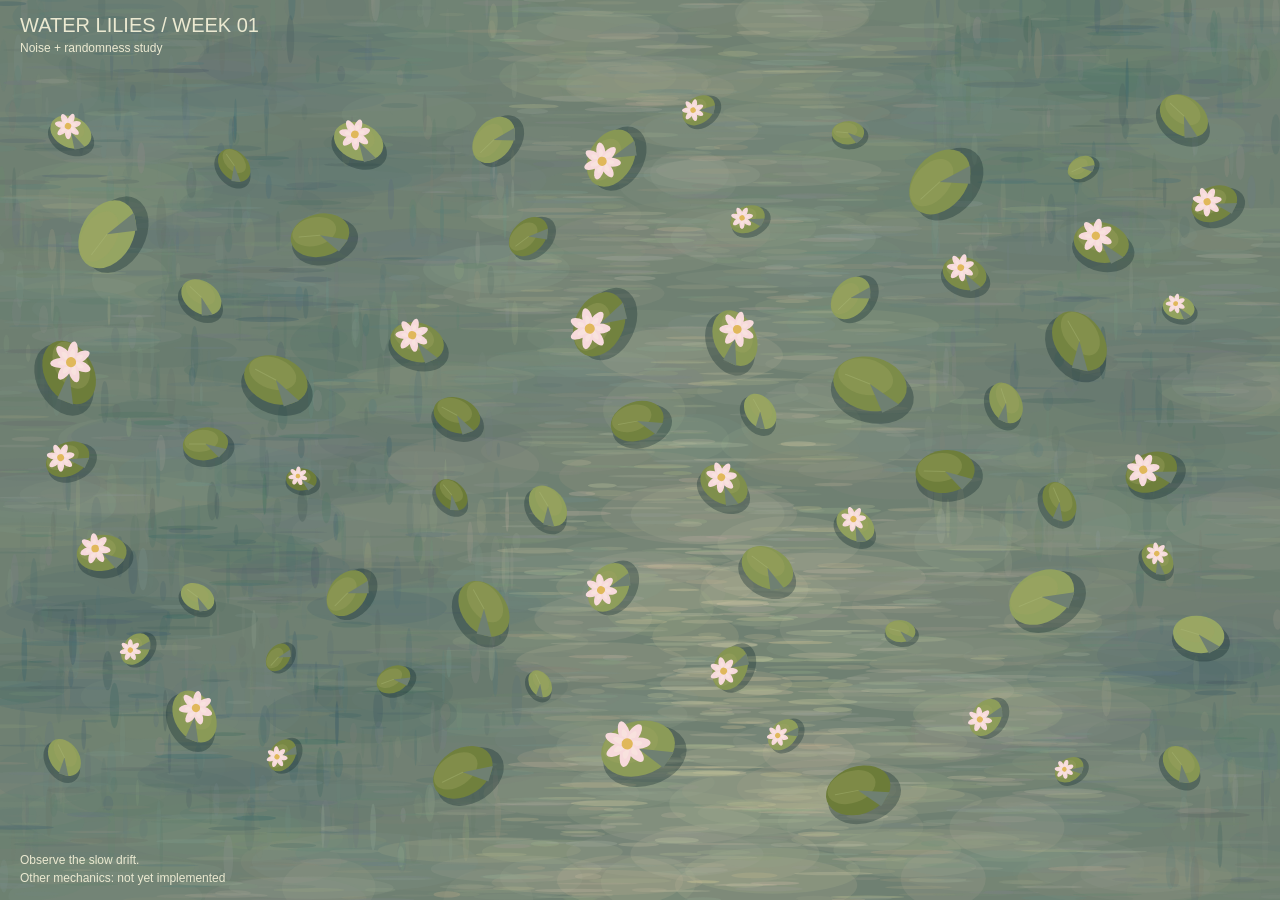
==== index.html @ 0306bfc4 "feat: add week-one water lily prototype and team mechanic scaffolds" ====
<!DOCTYPE html>
<html lang="en">
<head>
  <meta charset="UTF-8">
  <title>Water Lilies — Week 1</title>
  <link rel="stylesheet" href="style.css">
</head>
<body>
  <!-- AI-assisted project scaffold. See README.md for scope and sources. -->
  <!-- Load the library first, mechanic functions next, and the main sketch last. -->
  <script src="libraries/p5.min.js"></script>
  <script src="perlin-lilies.js"></script>
  <script src="audio-mechanic.js"></script>
  <script src="time-mechanic.js"></script>
  <script src="input-controls.js"></script>
  <script src="sketch.js"></script>
</body>
</html>
---- style.css ----
/* AI-assisted basic page styling; Week 1 HTML/CSS. */
body {
  margin: 0;
  background: #263f47;
}
canvas {
  display: block;
}
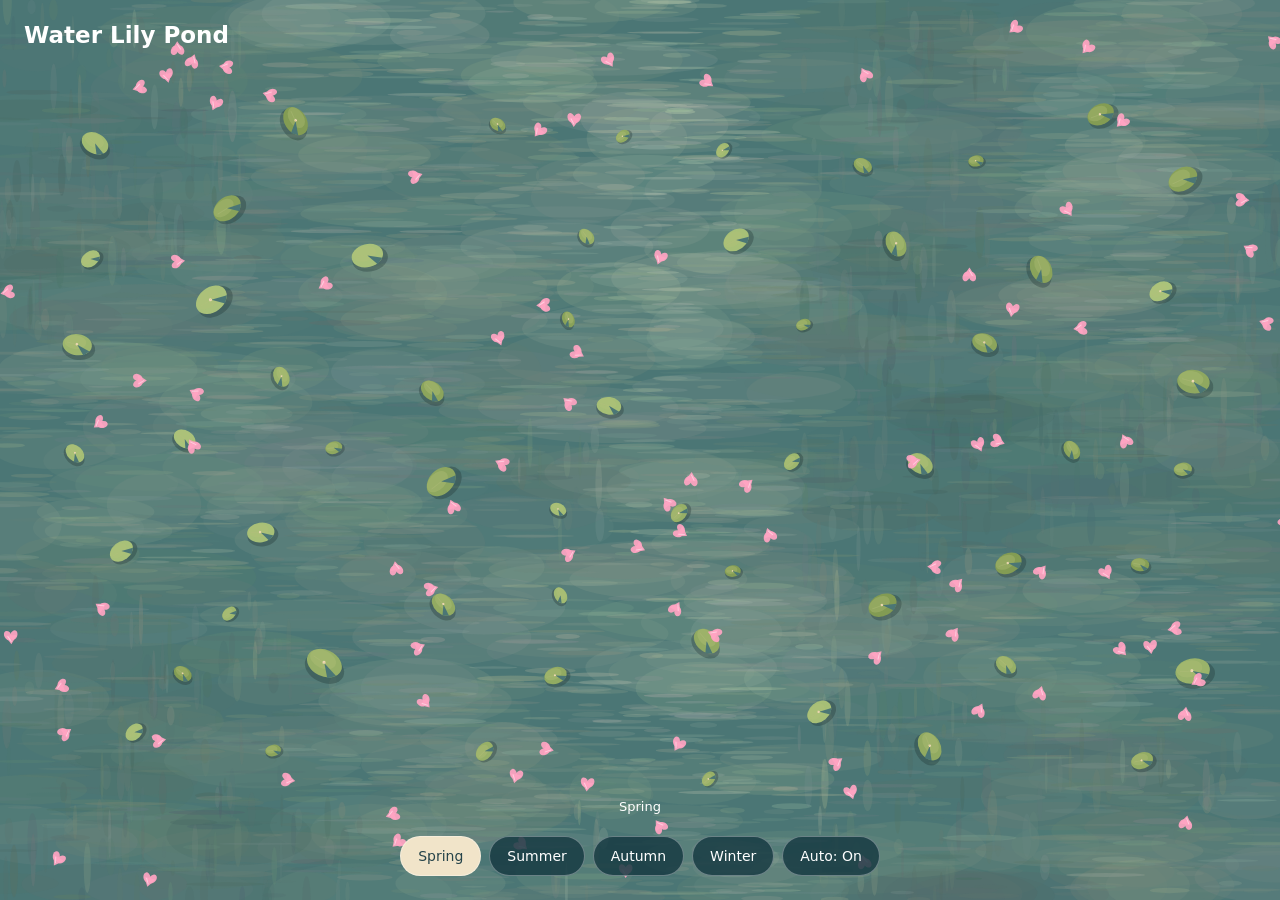
==== commit 56f3e8f0: "Add files via upload Add seasonal changes and weather effects" ====
--- a/index.html
+++ b/index.html
@@ -1,18 +1,20 @@
-<!DOCTYPE html>
+<!doctype html>
 <html lang="en">
-<head>
-  <meta charset="UTF-8">
-  <title>Water Lilies — Week 1</title>
-  <link rel="stylesheet" href="style.css">
-</head>
-<body>
-  <!-- AI-assisted project scaffold. See README.md for scope and sources. -->
-  <!-- Load the library first, mechanic functions next, and the main sketch last. -->
-  <script src="libraries/p5.min.js"></script>
-  <script src="perlin-lilies.js"></script>
-  <script src="audio-mechanic.js"></script>
-  <script src="time-mechanic.js"></script>
-  <script src="input-controls.js"></script>
-  <script src="sketch.js"></script>
-</body>
+<meta charset="utf-8">
+<meta name="viewport" content="width=device-width,initial-scale=1">
+<title>Water Lily Pond</title>
+<style>
+body{margin:0;background:#344e58;font-family:system-ui,"Microsoft YaHei",sans-serif;color:#fff}canvas{display:block}header{position:fixed;top:22px;left:24px;right:24px;pointer-events:none}h1{font-size:23px;margin:0 0 7px}p{font-size:13px;margin:0;opacity:.85}nav{position:fixed;bottom:24px;left:20px;right:20px;display:flex;justify-content:center;gap:8px;flex-wrap:wrap}button{border:1px solid #ffffff55;background:#183b43d9;color:white;padding:11px 17px;border-radius:24px;cursor:pointer;font:inherit;font-size:14px}button[aria-pressed=true]{background:#f1e4c9;color:#254349}#status{position:fixed;bottom:86px;text-align:center;width:100%;font-size:13px;pointer-events:none}
+</style>
+<!-- Keep the heading simple. -->
+<header><h1>Water Lily Pond</h1></header>
+<div id="status"></div>
+<!-- These buttons preview the seasons; the timer also runs automatically. -->
+<nav><button id="spring" onclick="chooseSeason(0)">Spring</button><button id="summer" onclick="chooseSeason(1)">Summer</button><button id="autumn" onclick="chooseSeason(2)">Autumn</button><button id="winter" onclick="chooseSeason(3)">Winter</button><button id="auto" onclick="toggleAuto()">Auto: On</button></nav>
+<script src="libraries/p5.min.js"></script>
+<script src="perlin-lilies.js"></script>
+<script src="audio-mechanic.js"></script>
+<script src="time-mechanic.js"></script>
+<script src="input-controls.js"></script>
+<script src="sketch.js"></script>
 </html>
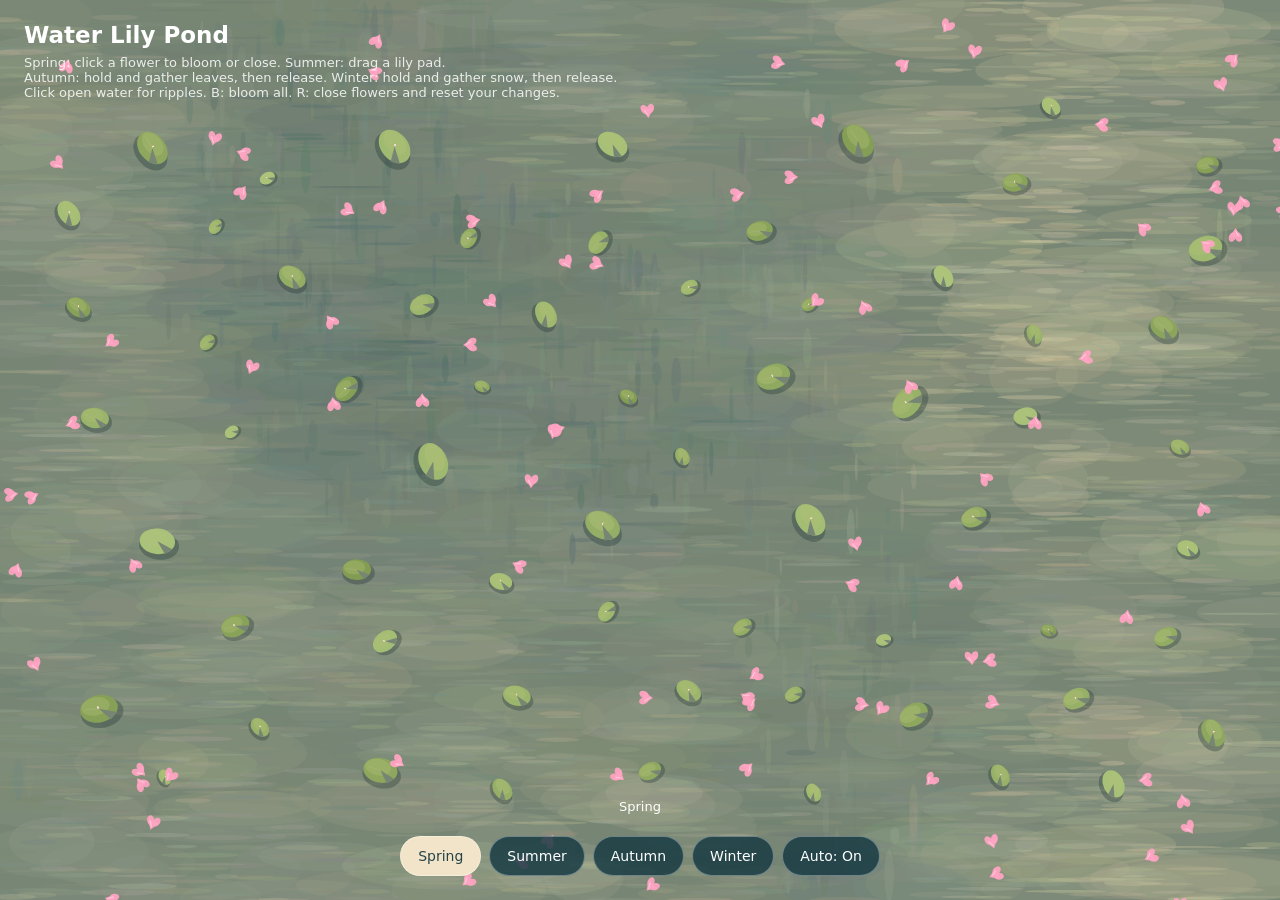
==== commit b5ee0b65: "feat: integrate teammate user input mechanics into the main pond sketch" ====
--- a/index.html
+++ b/index.html
@@ -7,7 +7,7 @@
 body{margin:0;background:#344e58;font-family:system-ui,"Microsoft YaHei",sans-serif;color:#fff}canvas{display:block}header{position:fixed;top:22px;left:24px;right:24px;pointer-events:none}h1{font-size:23px;margin:0 0 7px}p{font-size:13px;margin:0;opacity:.85}nav{position:fixed;bottom:24px;left:20px;right:20px;display:flex;justify-content:center;gap:8px;flex-wrap:wrap}button{border:1px solid #ffffff55;background:#183b43d9;color:white;padding:11px 17px;border-radius:24px;cursor:pointer;font:inherit;font-size:14px}button[aria-pressed=true]{background:#f1e4c9;color:#254349}#status{position:fixed;bottom:86px;text-align:center;width:100%;font-size:13px;pointer-events:none}
 </style>
 <!-- Keep the heading simple. -->
-<header><h1>Water Lily Pond</h1></header>
+<header><h1>Water Lily Pond</h1><p>Spring: click a flower to bloom or close. Summer: drag a lily pad.</p><p>Autumn: hold and gather leaves, then release. Winter: hold and gather snow, then release.</p><p>Click open water for ripples. B: bloom all. R: close flowers and reset your changes.</p></header>
 <div id="status"></div>
 <!-- These buttons preview the seasons; the timer also runs automatically. -->
 <nav><button id="spring" onclick="chooseSeason(0)">Spring</button><button id="summer" onclick="chooseSeason(1)">Summer</button><button id="autumn" onclick="chooseSeason(2)">Autumn</button><button id="winter" onclick="chooseSeason(3)">Winter</button><button id="auto" onclick="toggleAuto()">Auto: On</button></nav>
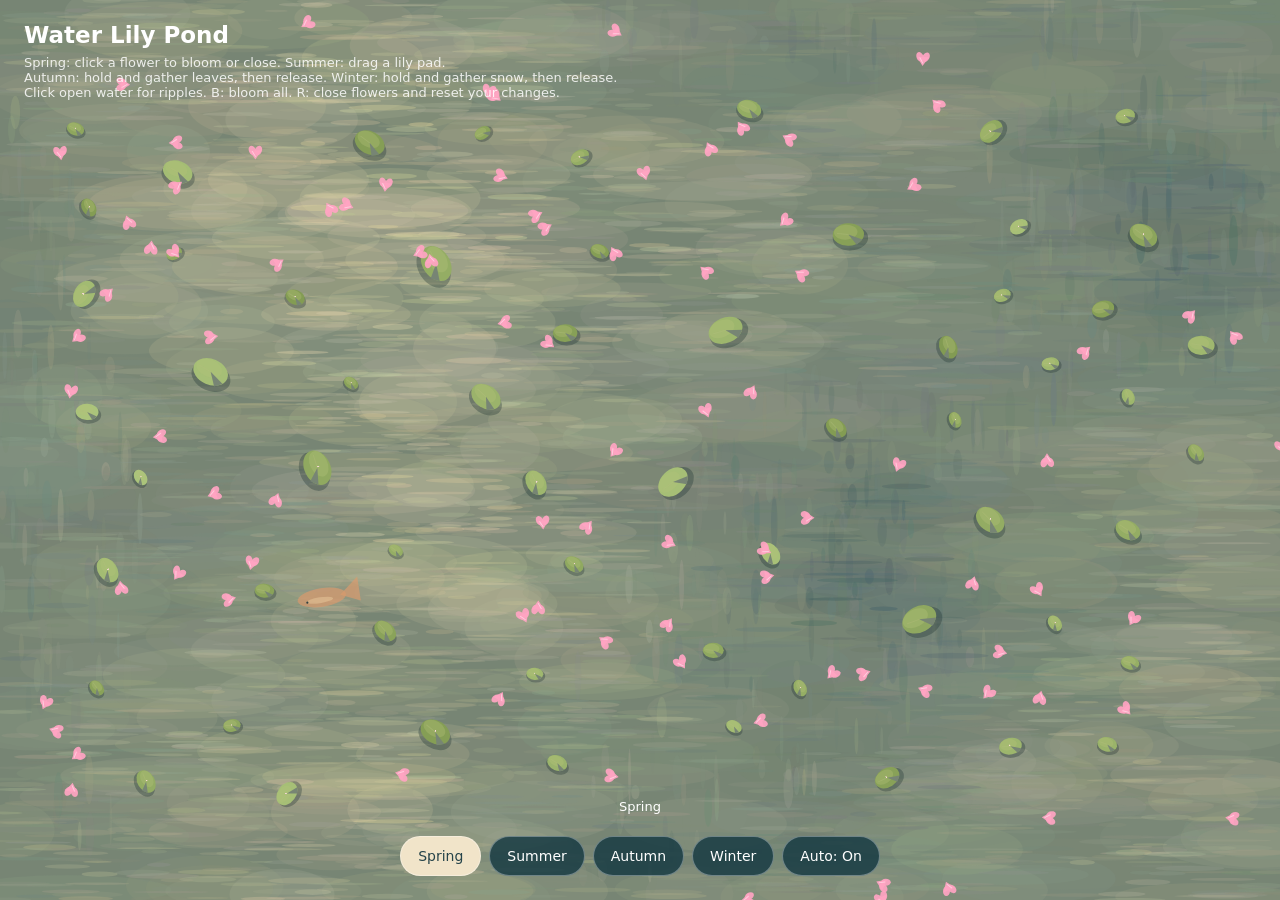
==== commit ae35c2c8: "feat: add noise-driven ripples and fish disturbance responses" ====
--- a/index.html
+++ b/index.html
@@ -12,6 +12,7 @@
 <!-- These buttons preview the seasons; the timer also runs automatically. -->
 <nav><button id="spring" onclick="chooseSeason(0)">Spring</button><button id="summer" onclick="chooseSeason(1)">Summer</button><button id="autumn" onclick="chooseSeason(2)">Autumn</button><button id="winter" onclick="chooseSeason(3)">Winter</button><button id="auto" onclick="toggleAuto()">Auto: On</button></nav>
 <script src="libraries/p5.min.js"></script>
+<script src="perlin-water-life.js"></script>
 <script src="perlin-lilies.js"></script>
 <script src="audio-mechanic.js"></script>
 <script src="time-mechanic.js"></script>
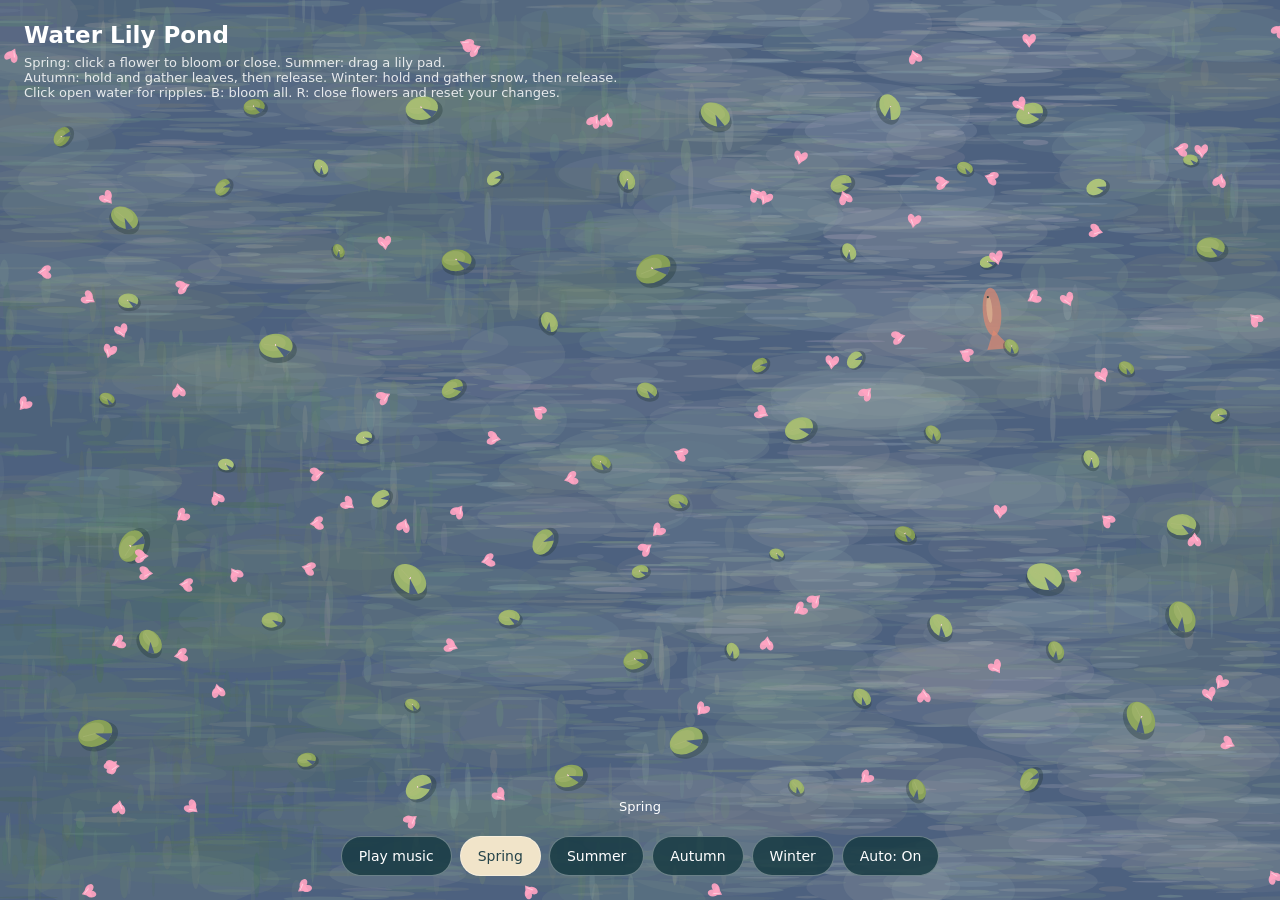
==== commit 5b05d3e7: "feat(audio): add music playback and level-driven fish response" ====
--- a/index.html
+++ b/index.html
@@ -10,8 +10,10 @@
 <header><h1>Water Lily Pond</h1><p>Spring: click a flower to bloom or close. Summer: drag a lily pad.</p><p>Autumn: hold and gather leaves, then release. Winter: hold and gather snow, then release.</p><p>Click open water for ripples. B: bloom all. R: close flowers and reset your changes.</p></header>
 <div id="status"></div>
 <!-- These buttons preview the seasons; the timer also runs automatically. -->
-<nav><button id="spring" onclick="chooseSeason(0)">Spring</button><button id="summer" onclick="chooseSeason(1)">Summer</button><button id="autumn" onclick="chooseSeason(2)">Autumn</button><button id="winter" onclick="chooseSeason(3)">Winter</button><button id="auto" onclick="toggleAuto()">Auto: On</button></nav>
+<nav><button id="audio-play" disabled>Play music</button><button id="spring" onclick="chooseSeason(0)">Spring</button><button id="summer" onclick="chooseSeason(1)">Summer</button><button id="autumn" onclick="chooseSeason(2)">Autumn</button><button id="winter" onclick="chooseSeason(3)">Winter</button><button id="auto" onclick="toggleAuto()">Auto: On</button></nav>
 <script src="libraries/p5.min.js"></script>
+<!-- Week 10 p5.sound library. Audio source and AI assistance: README. -->
+<script src="libraries/p5.sound.min.js"></script>
 <script src="perlin-water-life.js"></script>
 <script src="perlin-lilies.js"></script>
 <script src="audio-mechanic.js"></script>
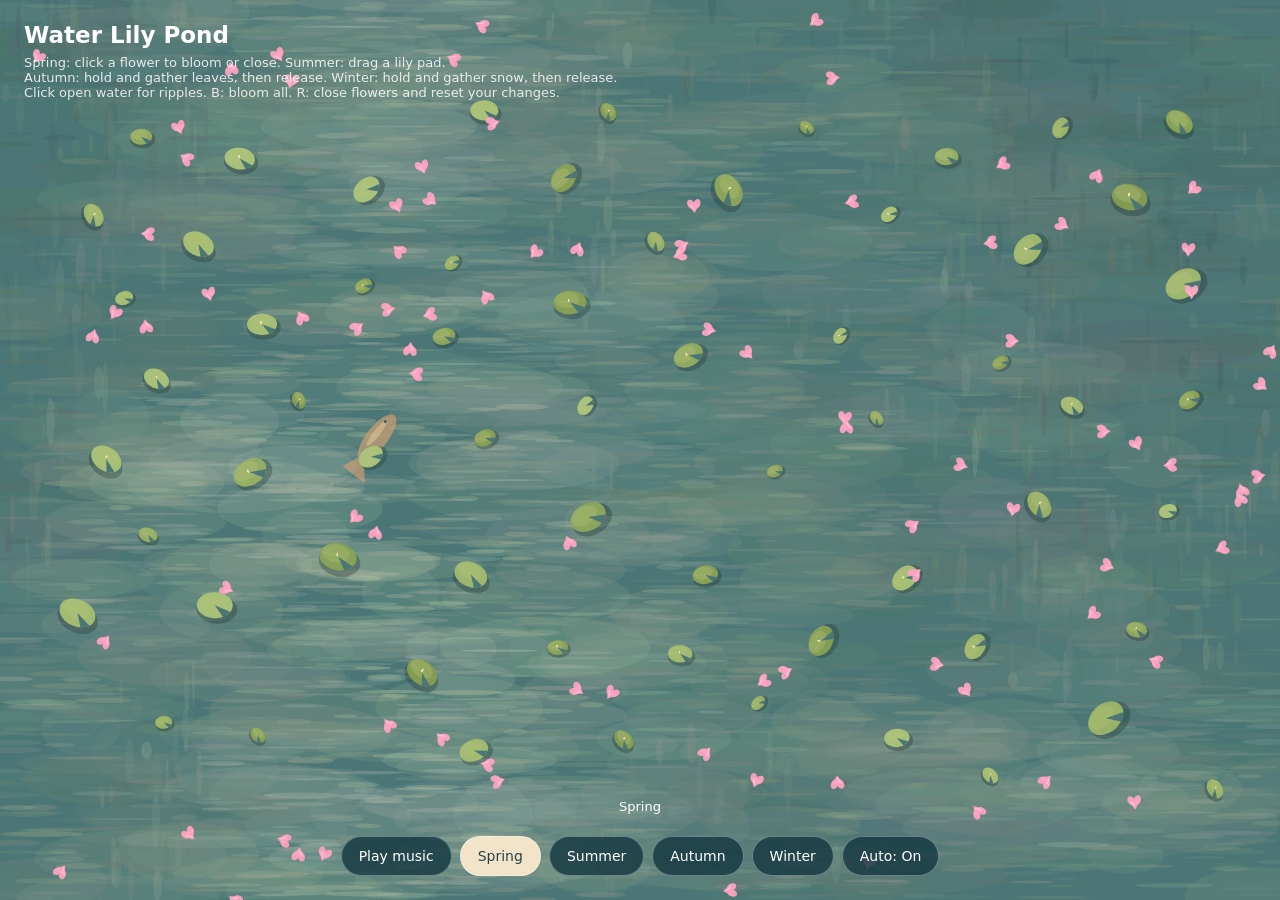
==== commit fc3e8e9a: "feat(time): sync seasonal controls with audio playback" ====
--- a/index.html
+++ b/index.html
@@ -10,7 +10,7 @@
 <header><h1>Water Lily Pond</h1><p>Spring: click a flower to bloom or close. Summer: drag a lily pad.</p><p>Autumn: hold and gather leaves, then release. Winter: hold and gather snow, then release.</p><p>Click open water for ripples. B: bloom all. R: close flowers and reset your changes.</p></header>
 <div id="status"></div>
 <!-- These buttons preview the seasons; the timer also runs automatically. -->
-<nav><button id="audio-play" disabled>Play music</button><button id="spring" onclick="chooseSeason(0)">Spring</button><button id="summer" onclick="chooseSeason(1)">Summer</button><button id="autumn" onclick="chooseSeason(2)">Autumn</button><button id="winter" onclick="chooseSeason(3)">Winter</button><button id="auto" onclick="toggleAuto()">Auto: On</button></nav>
+<nav><button id="audio-play" disabled>Play music</button><button id="spring" onclick="chooseSeason(0)" disabled>Spring</button><button id="summer" onclick="chooseSeason(1)" disabled>Summer</button><button id="autumn" onclick="chooseSeason(2)" disabled>Autumn</button><button id="winter" onclick="chooseSeason(3)" disabled>Winter</button><button id="auto" onclick="toggleAuto()">Auto: On</button></nav>
 <script src="libraries/p5.min.js"></script>
 <!-- Week 10 p5.sound library. Audio source and AI assistance: README. -->
 <script src="libraries/p5.sound.min.js"></script>
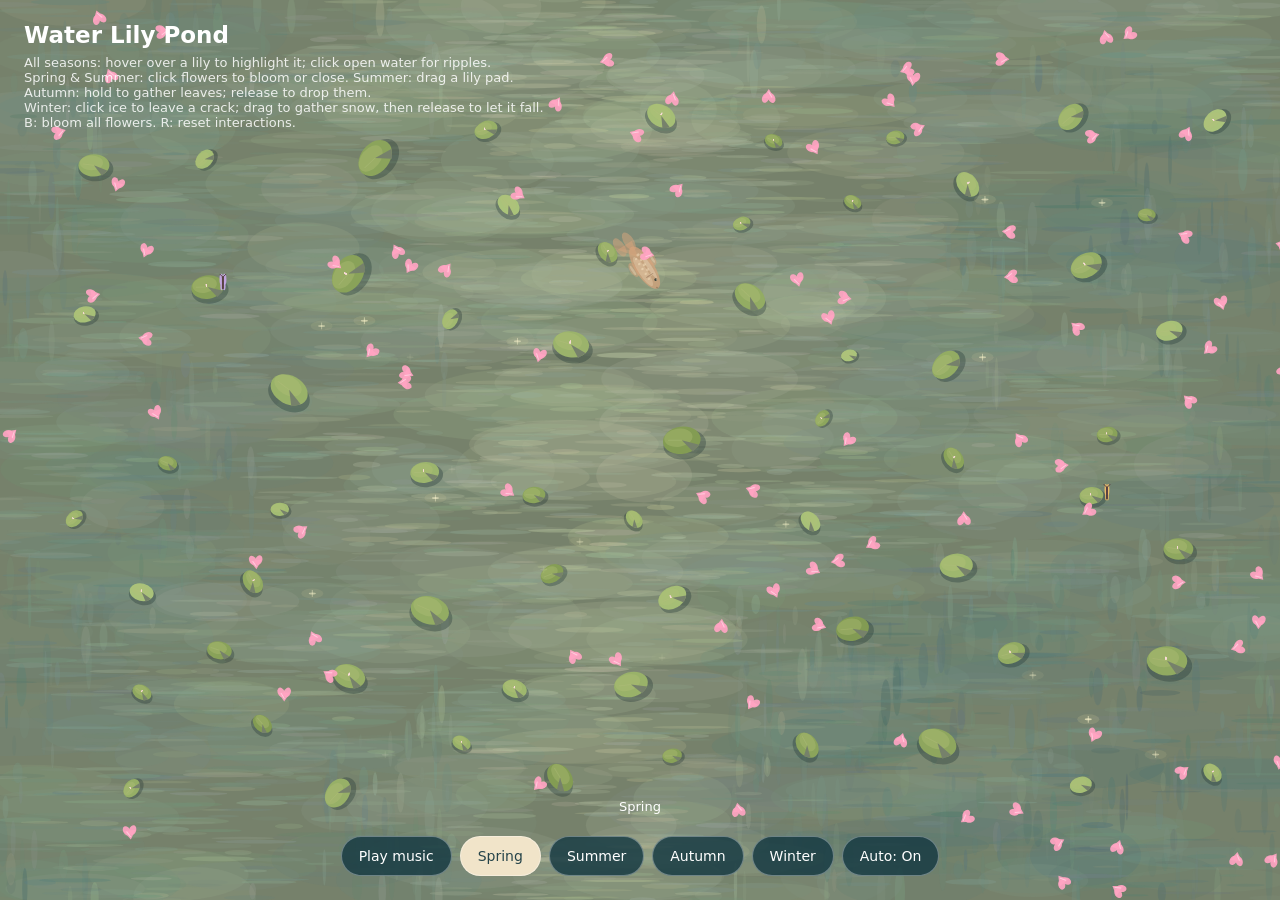
==== commit 1360fa58: "Update Water Lily Pond interactions" ====
--- a/index.html
+++ b/index.html
@@ -7,7 +7,7 @@
 body{margin:0;background:#344e58;font-family:system-ui,"Microsoft YaHei",sans-serif;color:#fff}canvas{display:block}header{position:fixed;top:22px;left:24px;right:24px;pointer-events:none}h1{font-size:23px;margin:0 0 7px}p{font-size:13px;margin:0;opacity:.85}nav{position:fixed;bottom:24px;left:20px;right:20px;display:flex;justify-content:center;gap:8px;flex-wrap:wrap}button{border:1px solid #ffffff55;background:#183b43d9;color:white;padding:11px 17px;border-radius:24px;cursor:pointer;font:inherit;font-size:14px}button[aria-pressed=true]{background:#f1e4c9;color:#254349}#status{position:fixed;bottom:86px;text-align:center;width:100%;font-size:13px;pointer-events:none}
 </style>
 <!-- Keep the heading simple. -->
-<header><h1>Water Lily Pond</h1><p>Spring: click a flower to bloom or close. Summer: drag a lily pad.</p><p>Autumn: hold and gather leaves, then release. Winter: hold and gather snow, then release.</p><p>Click open water for ripples. B: bloom all. R: close flowers and reset your changes.</p></header>
+<header><h1>Water Lily Pond</h1><p>All seasons: hover over a lily to highlight it; click open water for ripples.</p><p>Spring &amp; Summer: click flowers to bloom or close. Summer: drag a lily pad.</p><p>Autumn: hold to gather leaves; release to drop them.</p><p>Winter: click ice to leave a crack; drag to gather snow, then release to let it fall.</p><p>B: bloom all flowers. R: reset interactions.</p></header>
 <div id="status"></div>
 <!-- These buttons preview the seasons; the timer also runs automatically. -->
 <nav><button id="audio-play" disabled>Play music</button><button id="spring" onclick="chooseSeason(0)" disabled>Spring</button><button id="summer" onclick="chooseSeason(1)" disabled>Summer</button><button id="autumn" onclick="chooseSeason(2)" disabled>Autumn</button><button id="winter" onclick="chooseSeason(3)" disabled>Winter</button><button id="auto" onclick="toggleAuto()">Auto: On</button></nav>
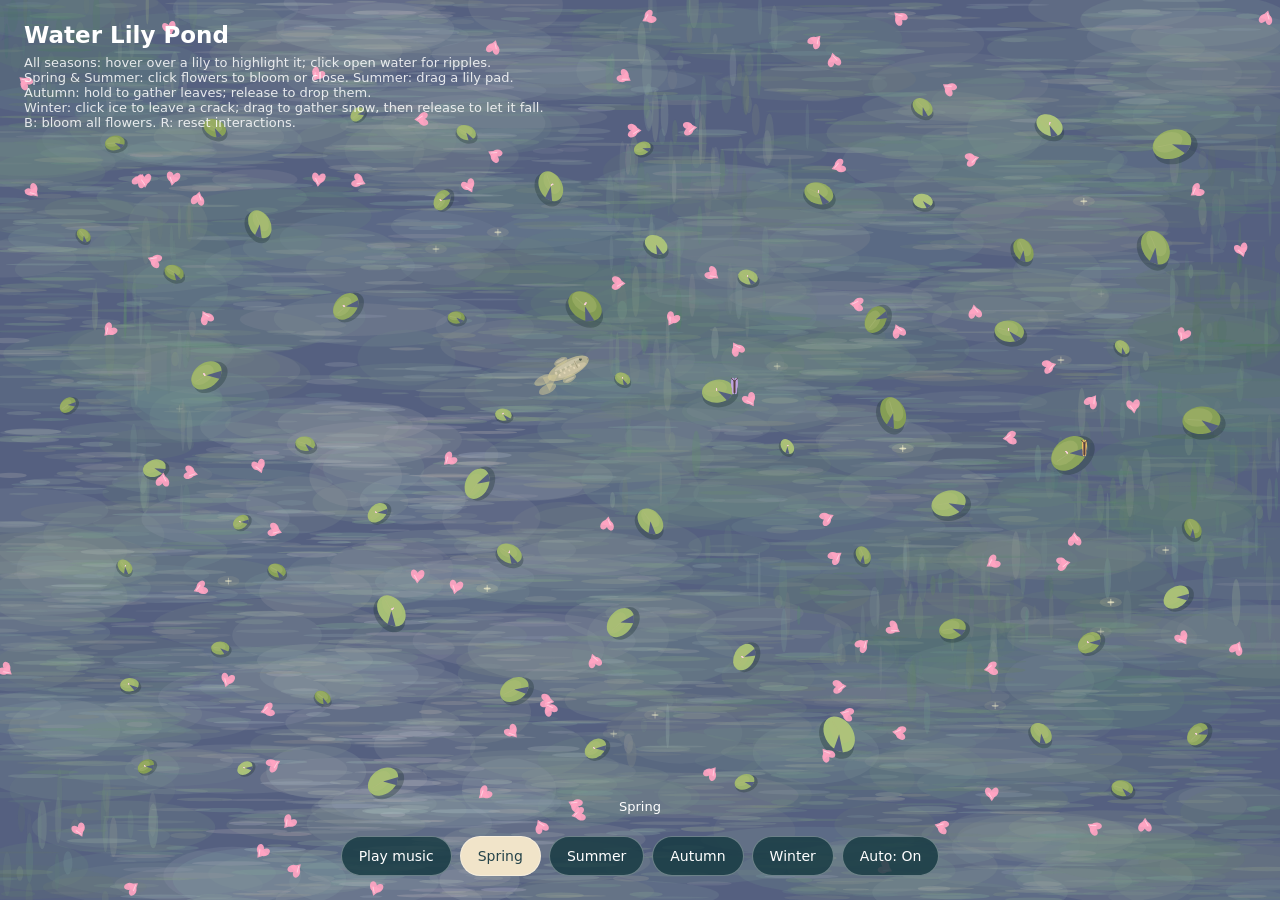
==== commit 4205dc47: "update index.html" ====
--- a/index.html
+++ b/index.html
@@ -1,23 +1,52 @@
 <!doctype html>
 <html lang="en">
-<meta charset="utf-8">
-<meta name="viewport" content="width=device-width,initial-scale=1">
-<title>Water Lily Pond</title>
-<style>
-body{margin:0;background:#344e58;font-family:system-ui,"Microsoft YaHei",sans-serif;color:#fff}canvas{display:block}header{position:fixed;top:22px;left:24px;right:24px;pointer-events:none}h1{font-size:23px;margin:0 0 7px}p{font-size:13px;margin:0;opacity:.85}nav{position:fixed;bottom:24px;left:20px;right:20px;display:flex;justify-content:center;gap:8px;flex-wrap:wrap}button{border:1px solid #ffffff55;background:#183b43d9;color:white;padding:11px 17px;border-radius:24px;cursor:pointer;font:inherit;font-size:14px}button[aria-pressed=true]{background:#f1e4c9;color:#254349}#status{position:fixed;bottom:86px;text-align:center;width:100%;font-size:13px;pointer-events:none}
-</style>
-<!-- Keep the heading simple. -->
-<header><h1>Water Lily Pond</h1><p>All seasons: hover over a lily to highlight it; click open water for ripples.</p><p>Spring &amp; Summer: click flowers to bloom or close. Summer: drag a lily pad.</p><p>Autumn: hold to gather leaves; release to drop them.</p><p>Winter: click ice to leave a crack; drag to gather snow, then release to let it fall.</p><p>B: bloom all flowers. R: reset interactions.</p></header>
-<div id="status"></div>
-<!-- These buttons preview the seasons; the timer also runs automatically. -->
-<nav><button id="audio-play" disabled>Play music</button><button id="spring" onclick="chooseSeason(0)" disabled>Spring</button><button id="summer" onclick="chooseSeason(1)" disabled>Summer</button><button id="autumn" onclick="chooseSeason(2)" disabled>Autumn</button><button id="winter" onclick="chooseSeason(3)" disabled>Winter</button><button id="auto" onclick="toggleAuto()">Auto: On</button></nav>
-<script src="libraries/p5.min.js"></script>
-<!-- Week 10 p5.sound library. Audio source and AI assistance: README. -->
-<script src="libraries/p5.sound.min.js"></script>
-<script src="perlin-water-life.js"></script>
-<script src="perlin-lilies.js"></script>
-<script src="audio-mechanic.js"></script>
-<script src="time-mechanic.js"></script>
-<script src="input-controls.js"></script>
-<script src="sketch.js"></script>
+<head>
+  <meta charset="utf-8">
+  <meta name="viewport" content="width=device-width,initial-scale=1">
+  <title>Water Lily Pond</title>
+
+  <style>
+    body{margin:0;background:#344e58;font-family:system-ui,"Microsoft YaHei",sans-serif;color:#fff}
+    canvas{display:block}
+    header{position:fixed;top:22px;left:24px;right:24px;pointer-events:none}
+    h1{font-size:23px;margin:0 0 7px}
+    p{font-size:13px;margin:0;opacity:.85}
+    nav{position:fixed;bottom:24px;left:20px;right:20px;display:flex;justify-content:center;gap:8px;flex-wrap:wrap}
+    button{border:1px solid #ffffff55;background:#183b43d9;color:white;padding:11px 17px;border-radius:24px;cursor:pointer;font:inherit;font-size:14px}
+    button[aria-pressed=true]{background:#f1e4c9;color:#254349}
+    #status{position:fixed;bottom:86px;text-align:center;width:100%;font-size:13px;pointer-events:none}
+  </style>
+</head>
+
+<body>
+  <header>
+    <h1>Water Lily Pond</h1>
+    <p>All seasons: hover over a lily to highlight it; click open water for ripples.</p>
+    <p>Spring &amp; Summer: click flowers to bloom or close. Summer: drag a lily pad.</p>
+    <p>Autumn: hold to gather leaves; release to drop them.</p>
+    <p>Winter: click ice to leave a crack; drag to gather snow, then release to let it fall.</p>
+    <p>B: bloom all flowers. R: reset interactions.</p>
+  </header>
+
+  <div id="status"></div>
+
+  <nav>
+    <button id="audio-play" disabled>Play music</button>
+    <button id="spring" onclick="chooseSeason(0)" disabled>Spring</button>
+    <button id="summer" onclick="chooseSeason(1)" disabled>Summer</button>
+    <button id="autumn" onclick="chooseSeason(2)" disabled>Autumn</button>
+    <button id="winter" onclick="chooseSeason(3)" disabled>Winter</button>
+    <button id="auto" onclick="toggleAuto()">Auto: On</button>
+  </nav>
+
+  <script src="libraries/p5.min.js"></script>
+  <script src="libraries/p5.sound.min.js"></script>
+
+  <script src="perlin-water-life.js"></script>
+  <script src="perlin-lilies.js"></script>
+  <script src="audio-mechanic.js"></script>
+  <script src="time-mechanic.js"></script>
+  <script src="input-controls.js"></script>
+  <script src="sketch.js"></script>
+</body>
 </html>
